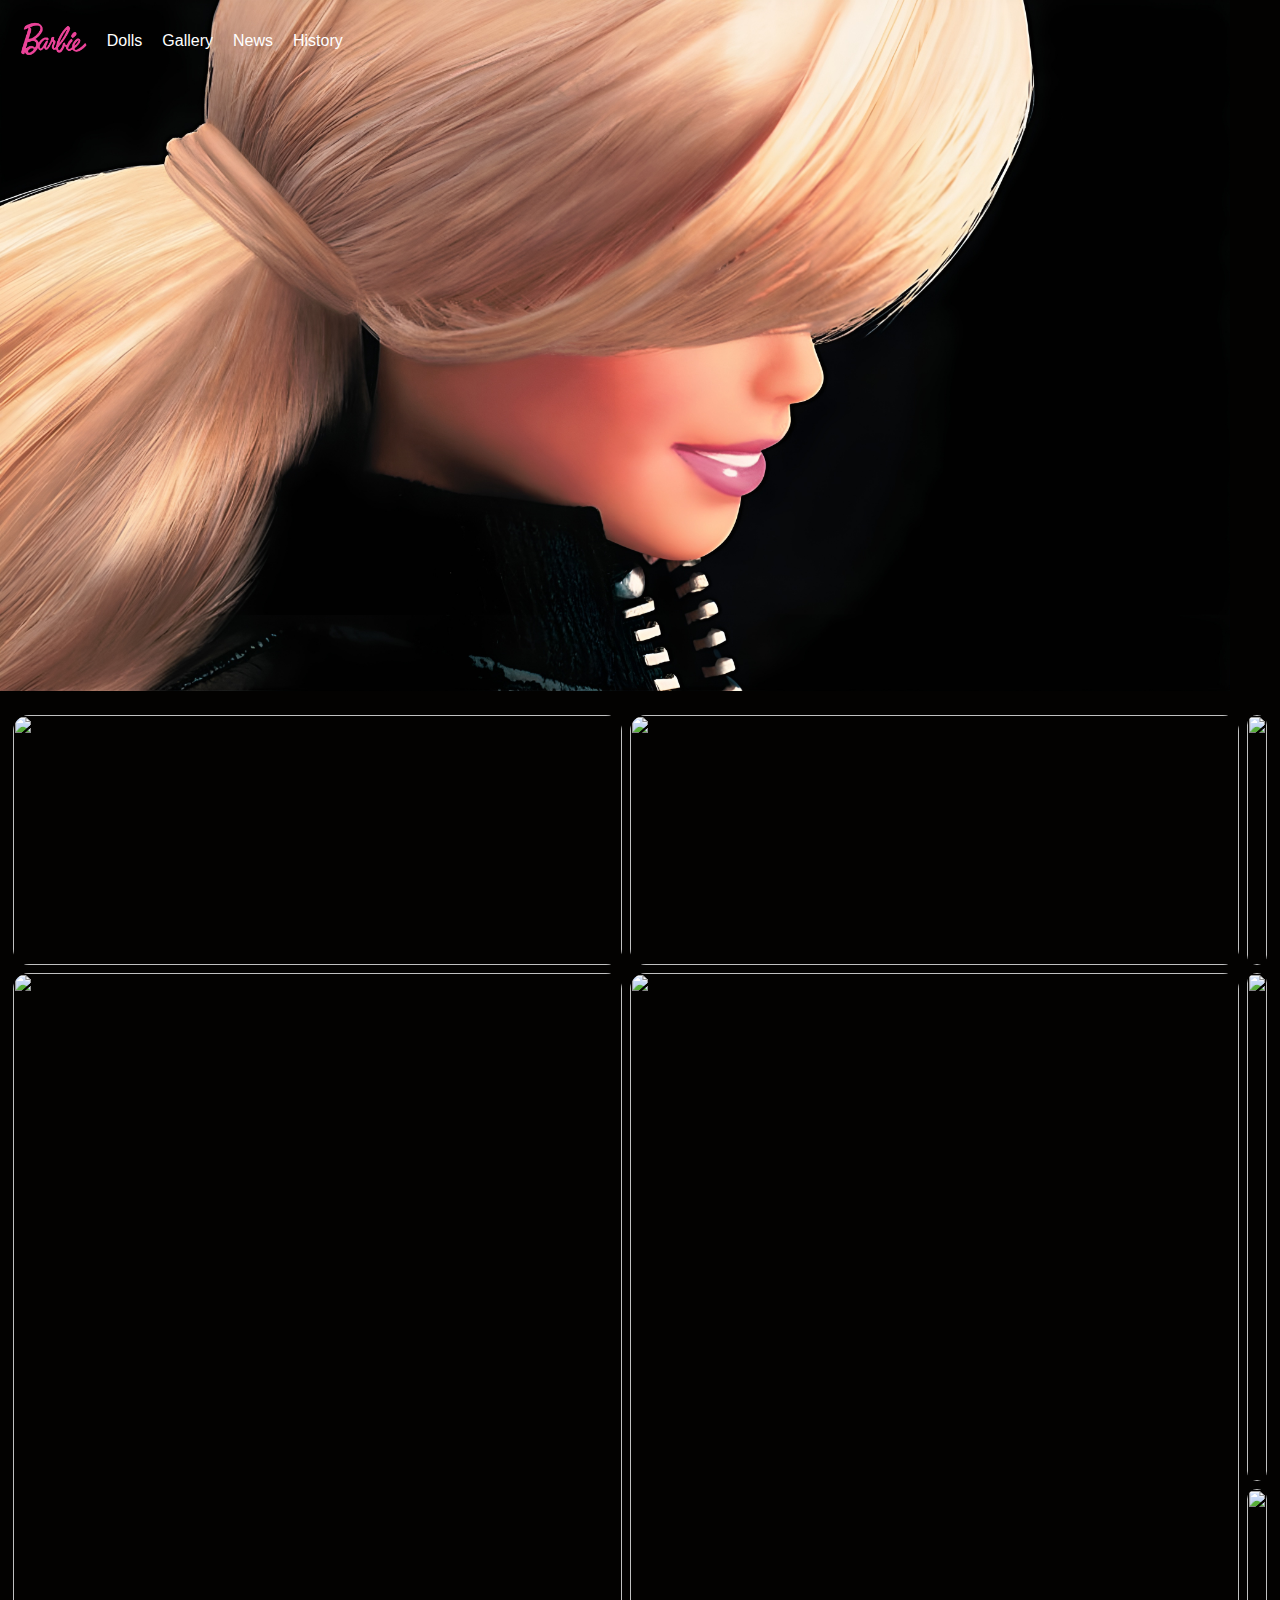
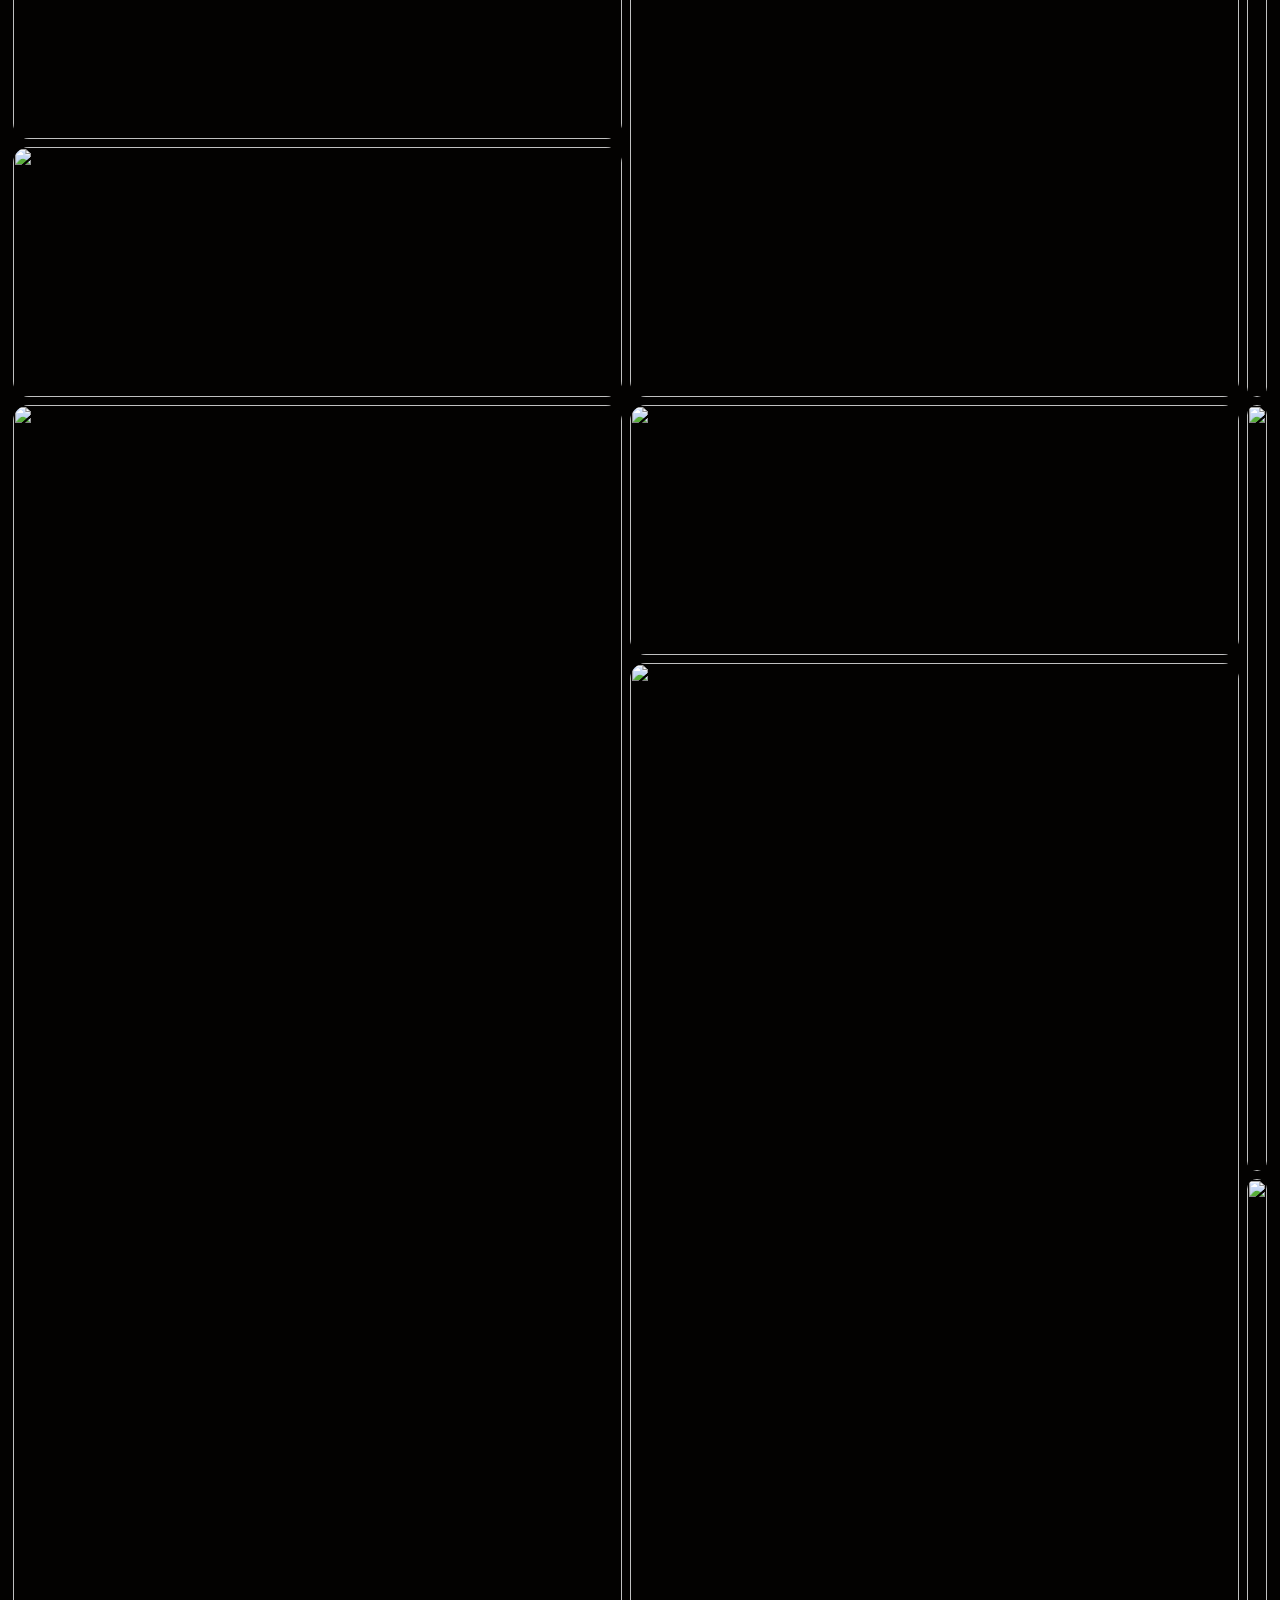
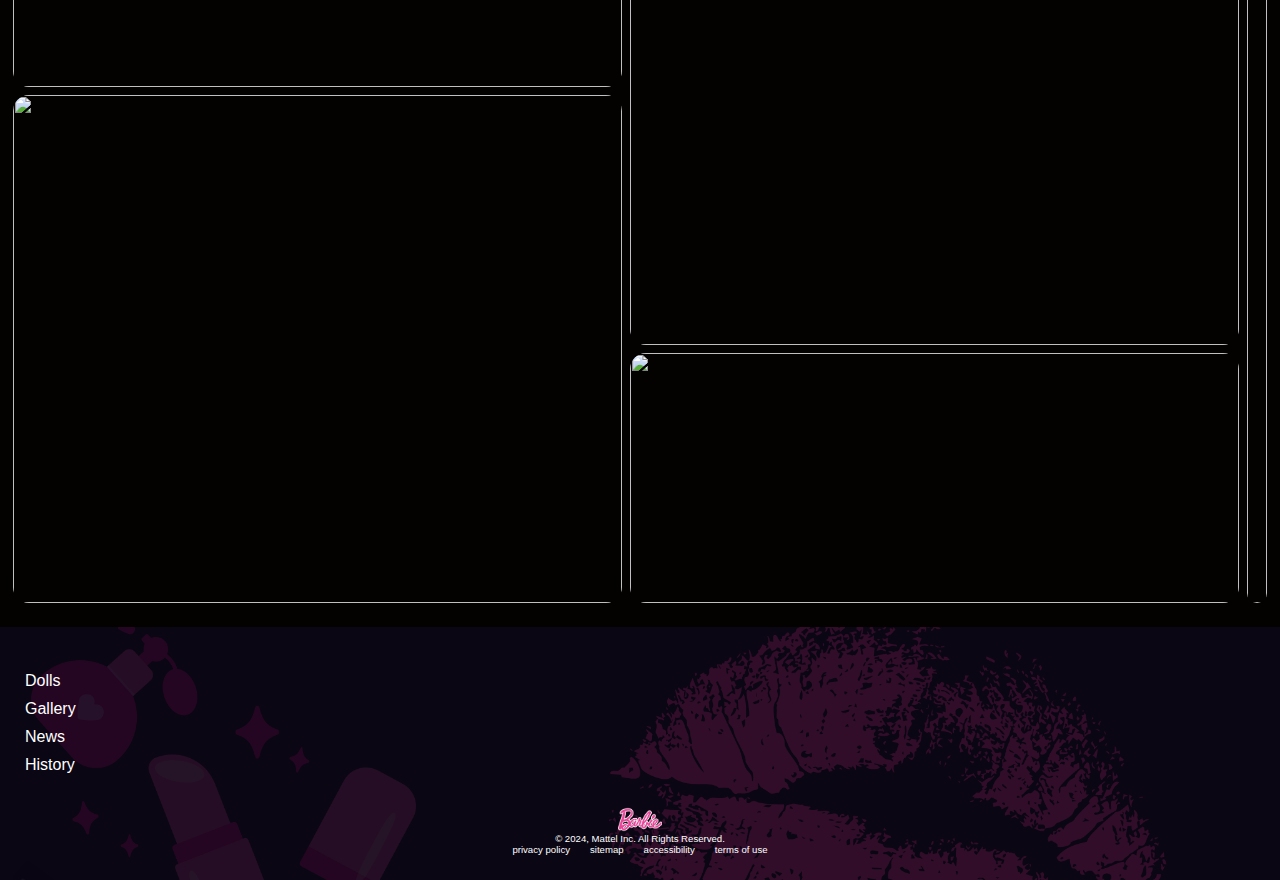
==== gallery.html @ a4b7ae03 "a bunch of shit" ====
<!DOCTYPE html>
<html lang="en">
<head>
    <meta charset="UTF-8">
    <meta name="viewport" content="width=device-width, initial-scale=1.0">
    <title>The Barbie Gallery</title>
    <link rel="stylesheet" href="gallery.css">
</head>
<body>
    <header>
        <nav class="navbar">
            <div class="logo">
                <a href="index.html">                <img src="imgs/barbie_logo.png" alt=""></a></div>
            <ul class="nav-links">
                <li><a href="dolls.html">Dolls</a></li>
                <li><a href="gallery.html">Gallery</a></li>
                <li><a href="news.html">News</a></li>
                <li><a href="history.html">History</a></li>
            </ul>
        </nav>        
        <div class="hero-image">
            <img src="imgs/barbie websiteup.png" alt="">
        </div>
    </header>
    <main class="container">
        <div class="item-1">
          <img class="img" src="https://picsum.photos/500/300" alt="">
        </div>
        <div class="item-2">
          <img class="img" src="https://picsum.photos/500/301" alt="">
        </div>
        <div class="item-3">
          <img class="img" src="https://picsum.photos/500/302" alt="">
        </div>
        <div class="item-4">
          <img class="img" src="https://picsum.photos/500/600" alt="">
        </div>
        <div class="item-5">
          <img class="img" src="https://picsum.photos/500/800" alt="">
        </div>
        <div class="item-6">
          <img class="img" src="https://picsum.photos/500/400" alt="">
        </div>
        <div class="item-7">
          <img class="img" src="https://picsum.photos/500/304" alt="">
        </div>
        <div class="item-8">
          <img class="img" src="https://picsum.photos/500/401" alt="">
        </div>
        <div class="item-9">
          <img class="img" src="https://picsum.photos/500/900" alt="">
        </div>
        <div class="item-10">
          <img class="img" src="https://picsum.photos/500/305" alt="">
        </div>
        <div class="item-11">
          <img class="img" src="https://picsum.photos/500/500" alt="">
        </div>
        <div class="item-12">
          <img class="img" src="https://picsum.photos/500/901" alt="">
        </div>
        <div class="item-13">
          <img class="img" src="https://picsum.photos/500/700" alt="">
        </div>
        <div class="item-14">
          <img class="img" src="https://picsum.photos/500/402" alt="">
        </div>
        <div class="item-15">
          <img class="img" src="https://picsum.photos/500/306" alt="">
        </div>
    </main>
    <footer>
        <div class="footer-links">
            <nav>
                <li><a href="#dolls">Dolls</a></li>
                <li><a href="#gallery">Gallery</a></li>
                <li><a href="#news">News</a></li>
                <li><a href="#history">History</a></li>
            </nav>
        </div>
        <div class="socials">

        </div>
        <div class="legals">
            <img src="imgs/barbie_logo3.png" alt="" class="footer-logo">
            <p>&copy; 2024, Mattel Inc. All Rights Reserved.</p>
            <ul>
                <li>privacy policy</li>
                <li>sitemap</li>
                <li>accessibility</li>
                <li>terms of use</li>
            </ul>
        </div>
    </footer>
</body>
</html>
---- gallery.css ----
/* CSS reset */
*,
*::after,
*::before {
  box-sizing: inherit;
  margin: 0;
  padding: 0;
}

body {
  box-sizing: border-box;
  position: relative;
}

body, html {
    margin: 0;
    /* padding: 0; */
    font-family: Arial, sans-serif;
    background-color: #030201;
}

nav {
    display: flex;
    justify-content: space-between;
    align-items: center;
    background-color: transparent;
    color: white;
    padding: 20px;
}

.logo {
    left: 50%;
    display: flex;
}

.logo img {
    height: 50px;
    height: calc(25px + 1vw);
}

.nav-links, .footer-links {
    list-style: none;
    display: flex;
    flex-wrap: wrap;
}

.nav-links li {
    margin-left: 20px;
    font-size: calc(9px / 1vw);
    line-height: calc(10px - 1vw);
}

.nav-links a, .footer-links a {
    text-decoration: none;
    color: white;
}

.navbar {
    top: 0;
    left: 0;
    position: absolute;
    z-index: 10;
}

.hero-image img {
    height: 580px;
    background-size: cover;
    background-position: center;
    display: flex;
    height: calc(55vw - 1vw);
}

.hero-image {
    z-index: 1;
    position: relative;
}
.container {
  display: grid;
  grid-gap: 0.5rem;
  grid-template-columns: repeat(2, 1fr);
  grid-template-rows: repeat(12, 250px);
  margin: 0 auto;
  max-width: 98%;
  padding: 1.5rem 0;
}

.img {
  border-radius: 1rem;
  height: 100%;
  width: 100%;
  object-fit: cover;
}

.item-4 {
  grid-row: 2/5;
}

.item-5 {
  grid-row: 2/6;
}

.item-6 {
  grid-row: 2/4;
}

.item-7 {
  grid-row: 5/6;
}

.item-8 {
  grid-row: 4/6;
}

.item-9 {
  grid-row: 6/11;
}

.item-10 {
  grid-row: 6/7;
}

.item-11 {
  grid-row: 6/9;
}

.item-12 {
  grid-row: 7/12;
}

.item-13 {
  grid-row: 9/13;
}

.item-14 {
  grid-row: 11/13;
}

footer {
    height: 253px;
    background-color: #030201;
    background-image: url('imgs/barbie\ footer.png');
    background-position: center;
    background-size: cover;
    color: white;
    display: flex;
    flex-direction: column;
    justify-content: space-between;
    align-items: center;
}

.footer-links nav {
    margin-top: 20px;
    display: flex;
    flex-direction: column;
    align-items: flex-start;
    position: absolute;
    left: 0%;
}

.footer-links li {
    list-style-type: none;
    margin: 5px;
    font-size: calc(10px * 1vw);
}

.footer-links a {
    text-decoration: none;
    color: white;
}

.legals {
    display: flex;
    flex-direction: column;
    align-items: center;
    width: 100%;
    margin-top: 0px;
    margin-bottom: 15px;
    font-size: 0.6rem;
}

.legals ul {
    list-style: none;
    display: flex;
    flex-wrap: wrap;
    justify-content: center;
    text-align: center;
    padding: 0;
    margin-top: -10px;
}

.legals img {
    height: 25px;
    margin-bottom: 1px;
}

.legals li {
    margin: 10px;
    padding: 0;
}
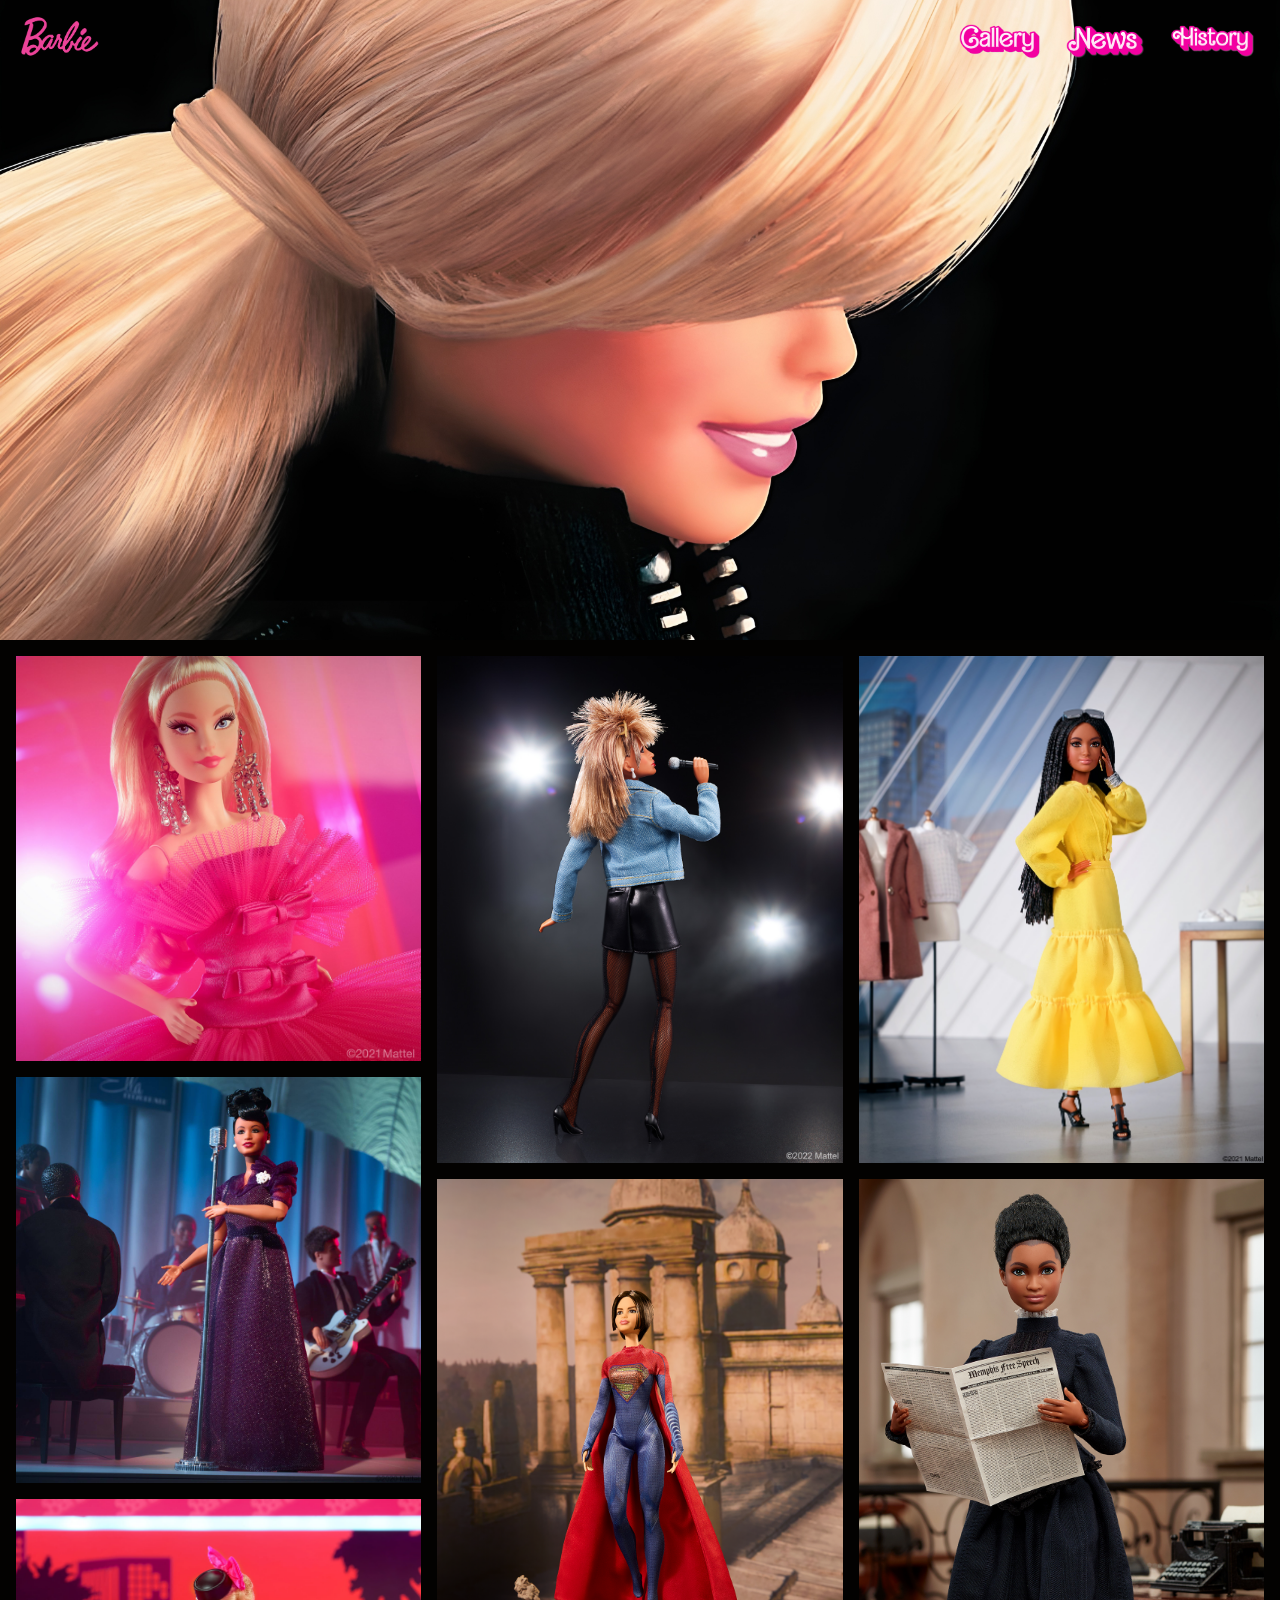
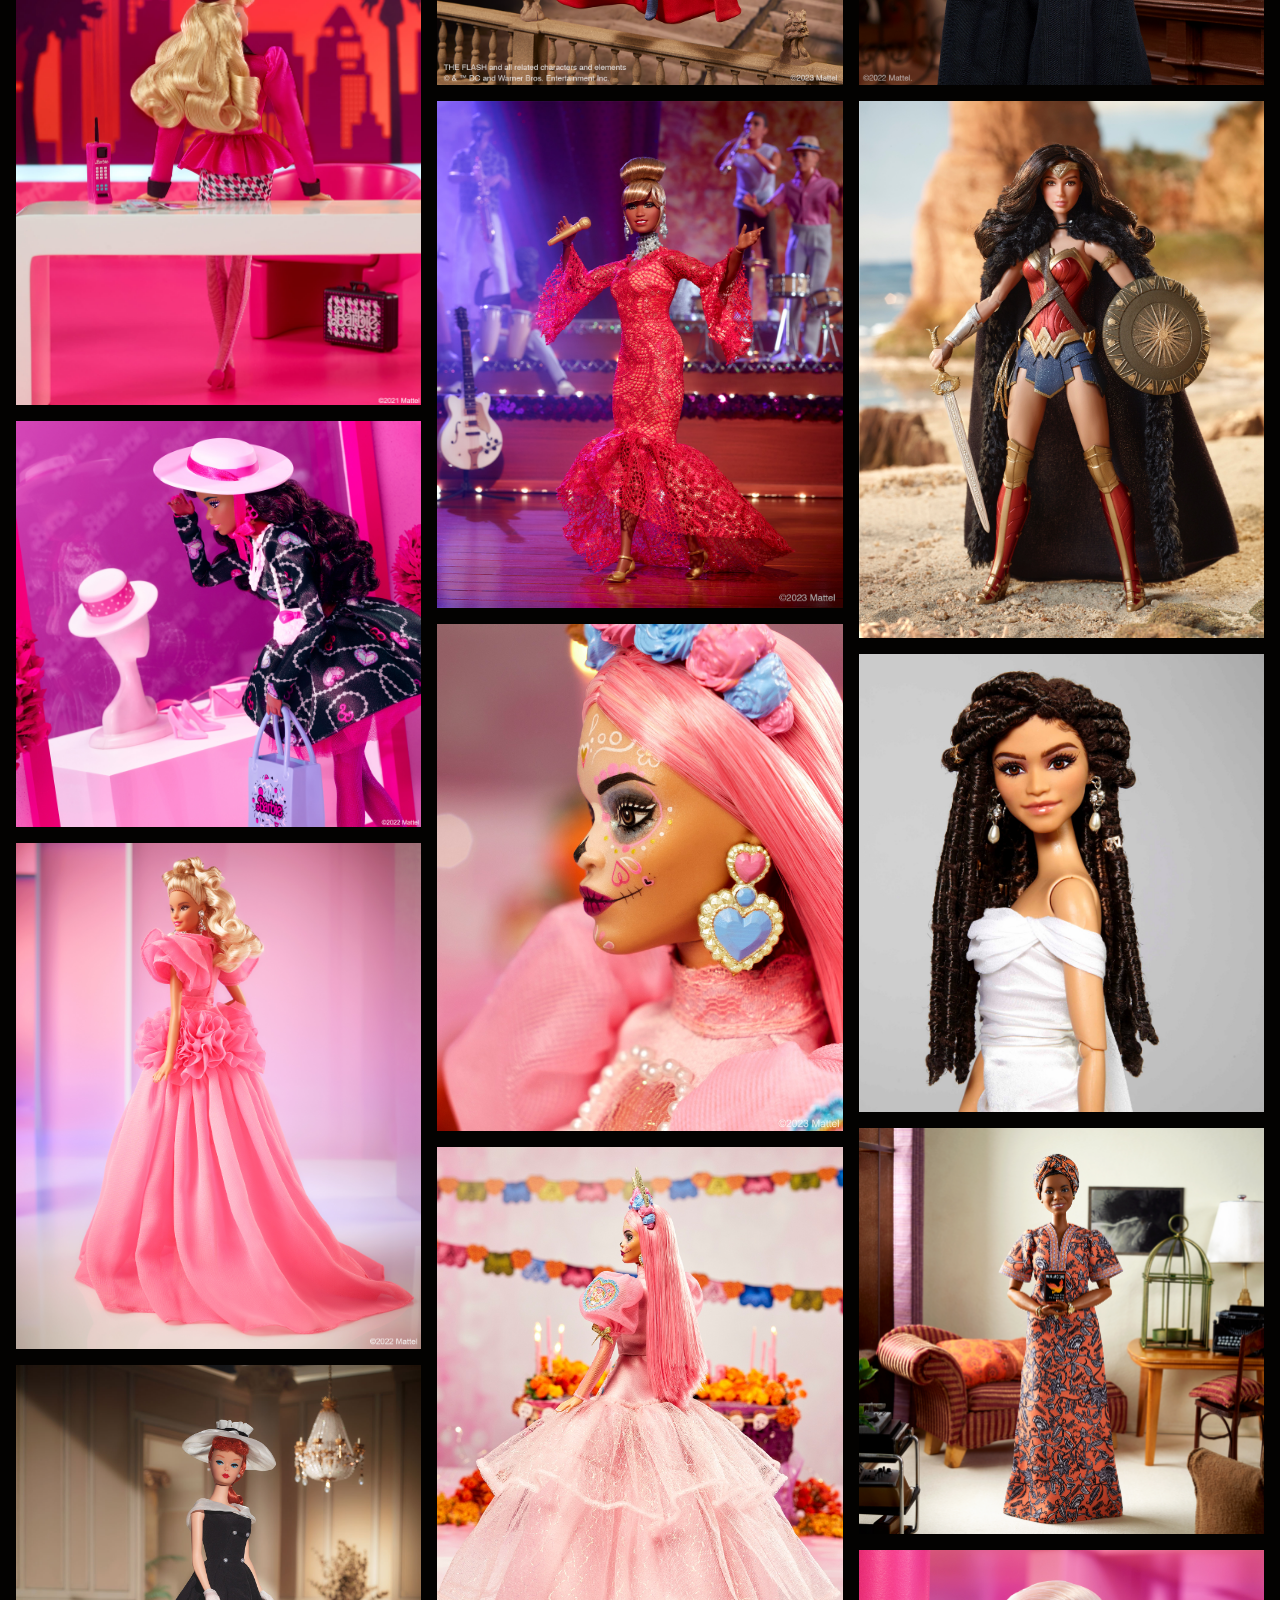
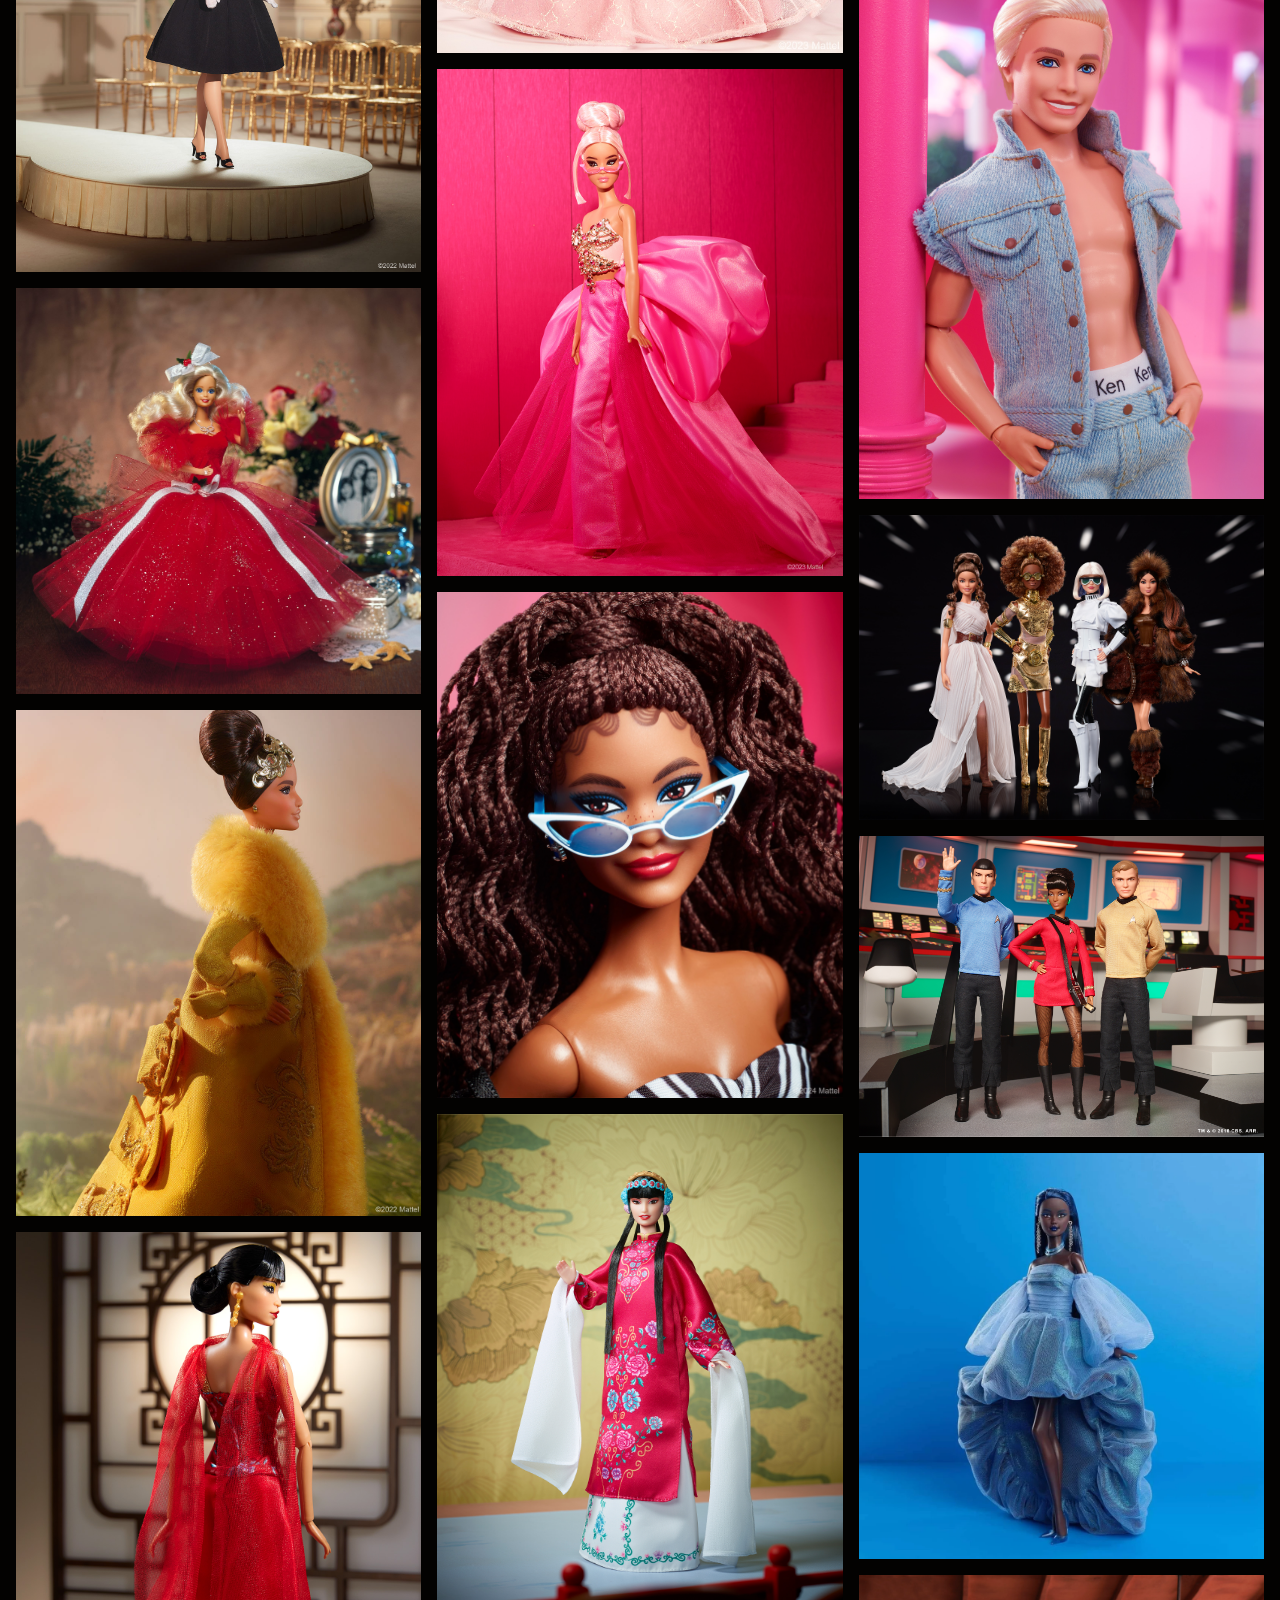
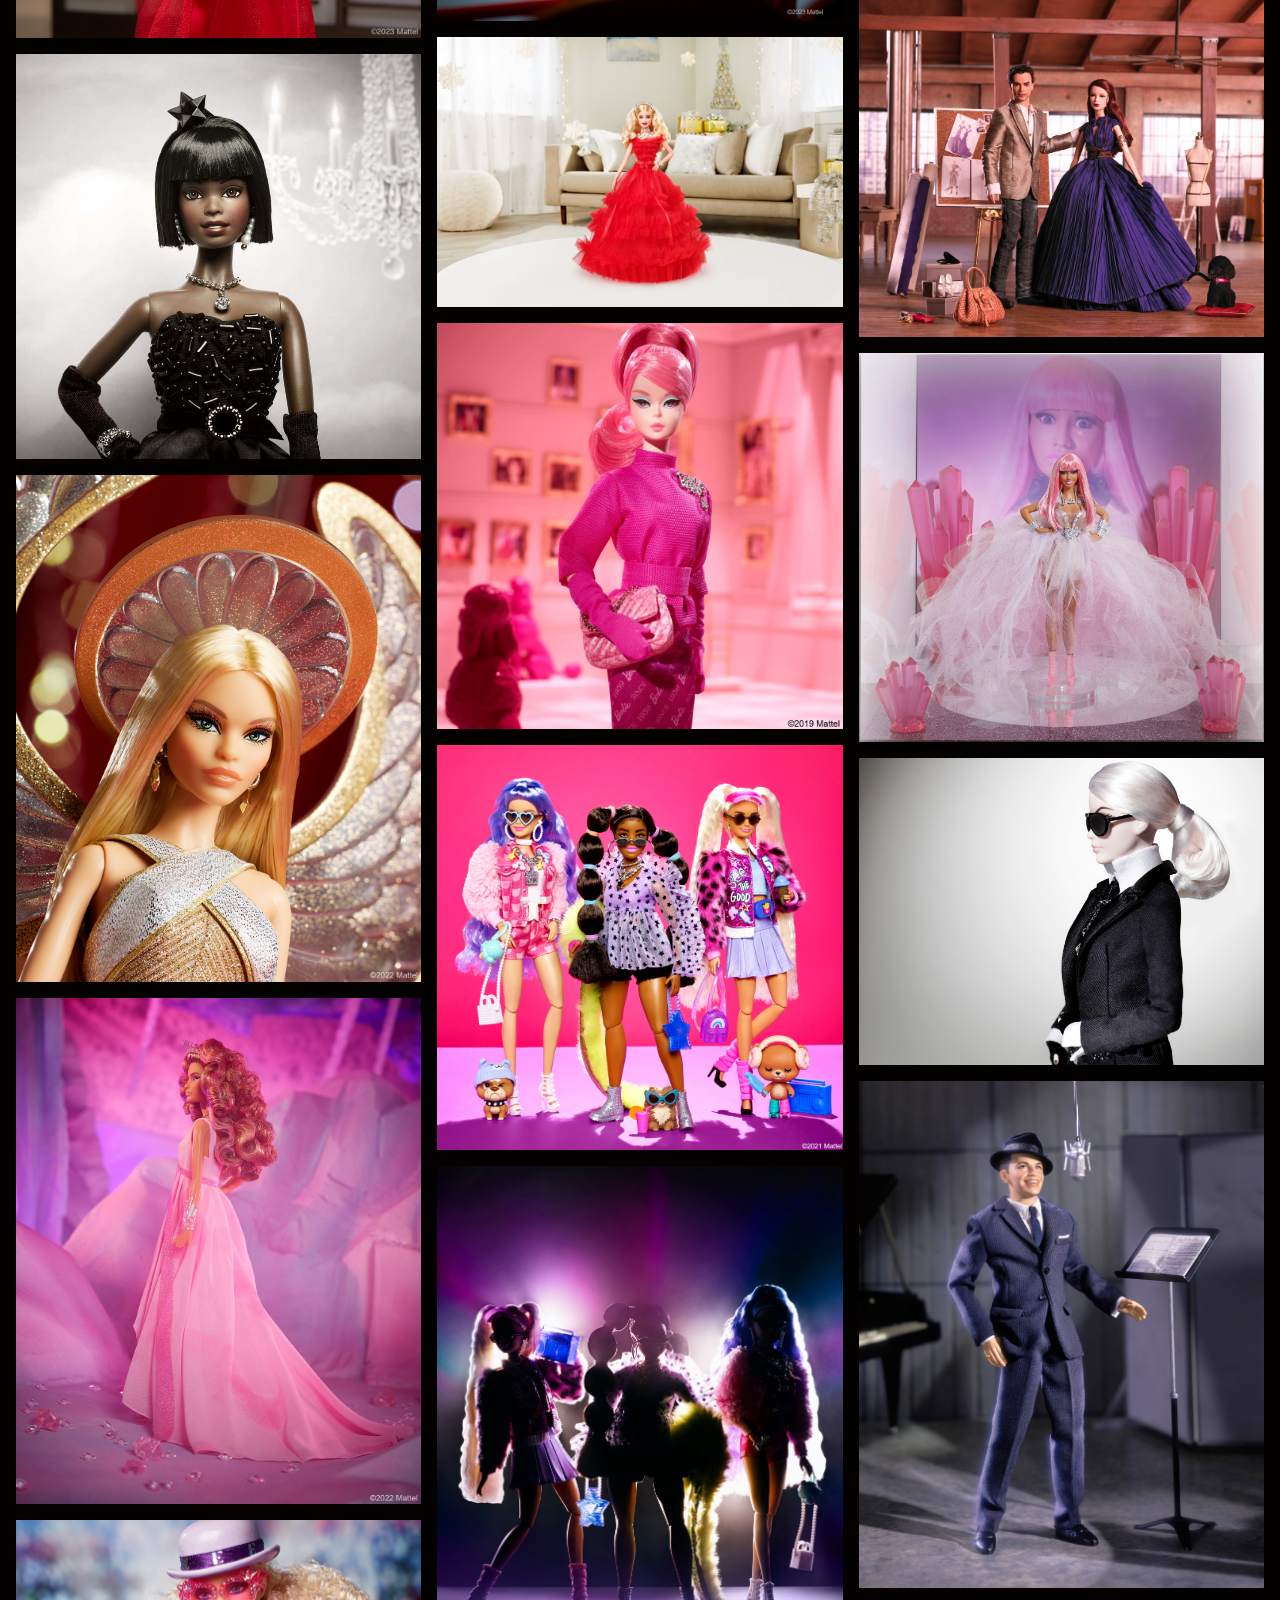
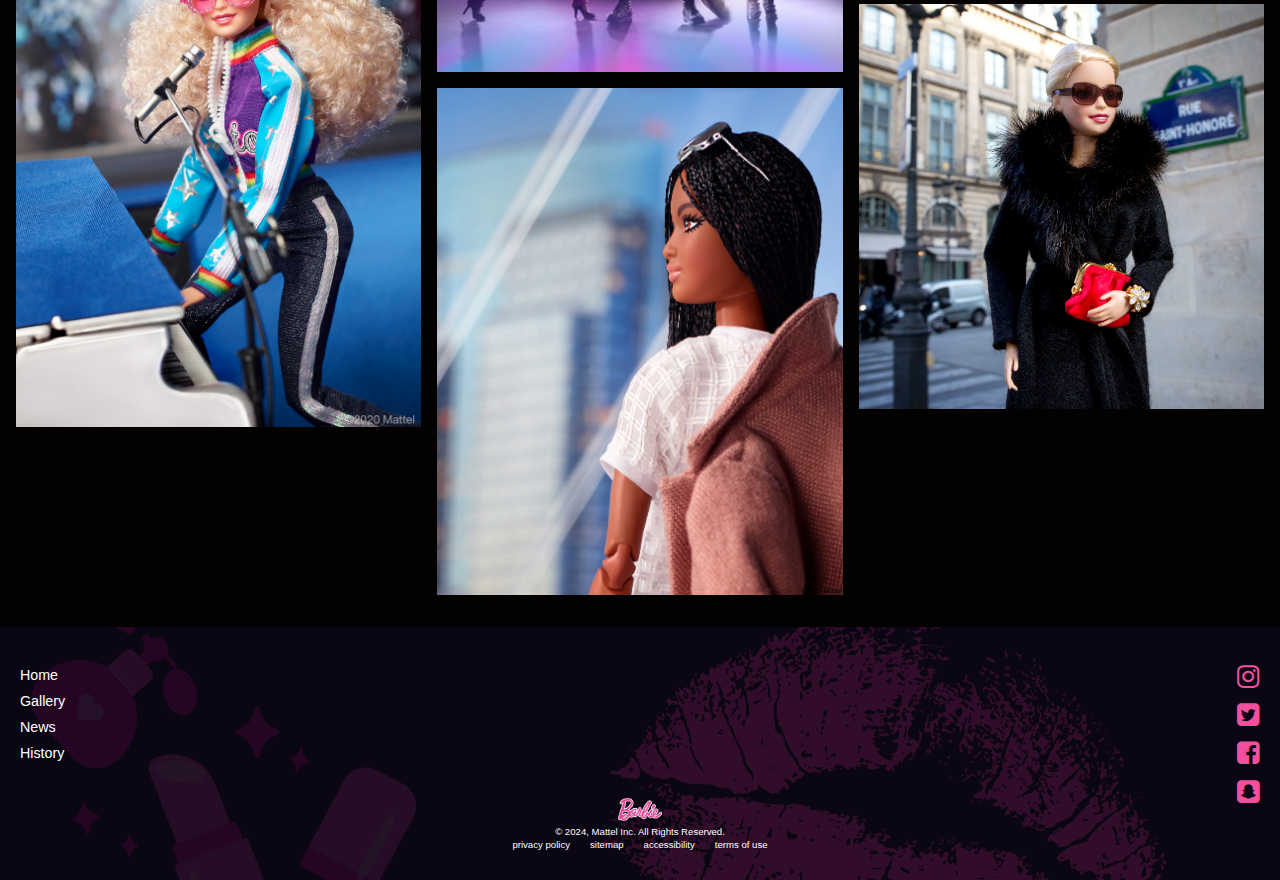
==== commit 7768cc70: "new shit plus deletions yay!" ====
--- a/gallery.html
+++ b/gallery.html
@@ -1,96 +1,243 @@
 <!DOCTYPE html>
 <html lang="en">
-<head>
-    <meta charset="UTF-8">
-    <meta name="viewport" content="width=device-width, initial-scale=1.0">
+  <head>
+    <meta charset="UTF-8" />
+    <meta name="viewport" content="width=device-width, initial-scale=1.0" />
     <title>The Barbie Gallery</title>
-    <link rel="stylesheet" href="gallery.css">
-</head>
-<body>
+    <link rel="stylesheet" href="gallery.css" />
+    <link
+      rel="stylesheet"
+      href="https://cdnjs.cloudflare.com/ajax/libs/font-awesome/4.7.0/css/font-awesome.min.css"
+    />
+  </head>
+  <body>
     <header>
-        <nav class="navbar">
-            <div class="logo">
-                <a href="index.html">                <img src="imgs/barbie_logo.png" alt=""></a></div>
-            <ul class="nav-links">
-                <li><a href="dolls.html">Dolls</a></li>
-                <li><a href="gallery.html">Gallery</a></li>
-                <li><a href="news.html">News</a></li>
-                <li><a href="history.html">History</a></li>
-            </ul>
-        </nav>        
-        <div class="hero-image">
-            <img src="imgs/barbie websiteup.png" alt="">
+      <div class="nav">
+        <input type="checkbox" id="nav-check" />
+        <div class="nav-header">
+          <div class="logo">
+            <a href="index.html">
+              <img
+                class="desktop"
+                src="imgs/barbie_logo.png"
+                alt="Desktop Logo"
+              />
+            </a>
+            <a href="index.html">
+              <img
+                class="mobile"
+                src="imgs/barbie_logo2.png"
+                alt="Mobile Logo"
+              />
+            </a>
+          </div>
         </div>
+        <div class="nav-btn">
+          <label for="nav-check">
+            <span></span>
+            <span></span>
+            <span></span>
+          </label>
+        </div>
+        <div class="nav-links">
+          <a href="gallery.html"><img src="imgs/Gallery.png" alt="" /></a>
+          <a href="news.html"><img src="imgs/News-2024-04-11.png" alt="" /></a>
+          <a href="history.html"><img src="imgs/History.png" alt="" /></a>
+        </div>
+      </div>
+      <div class="hero-image">
+        <img class="desktop" src="imgs/barbie websiteup.png" alt="" />
+        <img class="mobile" src="imgs/barbie splash.png" alt="" />
+      </div>
     </header>
-    <main class="container">
-        <div class="item-1">
-          <img class="img" src="https://picsum.photos/500/300" alt="">
-        </div>
-        <div class="item-2">
-          <img class="img" src="https://picsum.photos/500/301" alt="">
-        </div>
-        <div class="item-3">
-          <img class="img" src="https://picsum.photos/500/302" alt="">
-        </div>
-        <div class="item-4">
-          <img class="img" src="https://picsum.photos/500/600" alt="">
-        </div>
-        <div class="item-5">
-          <img class="img" src="https://picsum.photos/500/800" alt="">
-        </div>
-        <div class="item-6">
-          <img class="img" src="https://picsum.photos/500/400" alt="">
-        </div>
-        <div class="item-7">
-          <img class="img" src="https://picsum.photos/500/304" alt="">
-        </div>
-        <div class="item-8">
-          <img class="img" src="https://picsum.photos/500/401" alt="">
-        </div>
-        <div class="item-9">
-          <img class="img" src="https://picsum.photos/500/900" alt="">
-        </div>
-        <div class="item-10">
-          <img class="img" src="https://picsum.photos/500/305" alt="">
-        </div>
-        <div class="item-11">
-          <img class="img" src="https://picsum.photos/500/500" alt="">
-        </div>
-        <div class="item-12">
-          <img class="img" src="https://picsum.photos/500/901" alt="">
-        </div>
-        <div class="item-13">
-          <img class="img" src="https://picsum.photos/500/700" alt="">
-        </div>
-        <div class="item-14">
-          <img class="img" src="https://picsum.photos/500/402" alt="">
-        </div>
-        <div class="item-15">
-          <img class="img" src="https://picsum.photos/500/306" alt="">
-        </div>
-    </main>
+    <div class="masonry">
+      <div class="mItem">
+        <img src="imgs/pinkbarbie7.jpg" />
+      </div>
+
+      <div class="mItem">
+        <img src="imgs/popbarbie.jpg" />
+      </div>
+
+      <div class="mItem">
+        <img src="imgs/career3.jpg" />
+      </div>
+
+      <div class="mItem">
+        <img src="imgs/hatbarbie.jpg" />
+      </div>
+
+      <div class="mItem">
+        <img src="imgs/pinkbarbie5.jpg" />
+      </div>
+
+      <div class="mItem">
+        <img src="imgs/vintagebarbie.jpg" />
+      </div>
+
+      <div class="mItem">
+        <img src="imgs/vintagechristmasbarbie.jpg" />
+      </div>
+
+      <div class="mItem">
+        <img src="imgs/goddessbarbie5.jpg" />
+      </div>
+      <div class="mItem">
+        <img src="imgs/chinabarbie2.jpg" />
+      </div>
+
+      <div class="mItem">
+        <img src="imgs/fashionbarbie.jpg" />
+      </div>
+
+      <div class="mItem">
+        <img src="imgs/goddeaabarbie.jpg" />
+      </div>
+
+      <div class="mItem">
+        <img src="imgs/glambarbie8.jpg" />
+      </div>
+
+      <div class="mItem">
+        <img src="imgs/glambarbie9.jpg" />
+      </div>
+
+      <div class="mItem">
+        <img src="imgs/tinaturner.jpg" />
+      </div>
+
+      <div class="mItem">
+        <img src="imgs/carabarbie.png" />
+      </div>
+
+      <div class="mItem">
+        <img src="imgs/glambarbie2.jpg" />
+      </div>
+      <div class="mItem">
+        <img src="imgs/deadbarbie3.jpg" />
+      </div>
+
+      <div class="mItem">
+        <img src="imgs/deadbarbie.jpg" />
+      </div>
+
+      <div class="mItem">
+        <img src="imgs/pinkbarbie3.jpg" />
+      </div>
+
+      <div class="mItem">
+        <img src="imgs/barbie3.jpg" />
+      </div>
+      <div class="mItem">
+        <img src="imgs/chinabarbie.jpg" />
+      </div>
+
+      <div class="mItem">
+        <img src="imgs/christmasbarbie2.jpg" />
+      </div>
+
+      <div class="mItem">
+        <img src="imgs/ogpinkbarbie.jpg" />
+      </div>
+
+      <div class="mItem">
+        <img src="imgs/fashionbarbie2.jpg" />
+      </div>
+      <div class="mItem">
+        <img src="imgs/fashionbarbie (2).jpg" />
+      </div>
+
+      <div class="mItem">
+        <img src="imgs/sidebarbie.jpg" />
+      </div>
+
+      <div class="mItem">
+        <img src="imgs/yellowbarbie.jpg" />
+      </div>
+
+      <div class="mItem">
+        <img src="imgs/wells.jpg" />
+      </div>
+      <div class="mItem">
+        <img src="imgs/WonderWomanBarbie_2.jpg" />
+      </div>
+
+      <div class="mItem">
+        <img src="imgs/Zendaya_OOAKBarbie4.jpg" />
+      </div>
+
+      <div class="mItem">
+        <img src="imgs/2021_Barbie_MayaAngelou.jpg" />
+      </div>
+
+      <div class="mItem">
+        <img src="imgs/2023_BarbieMovie_KenDenim2.jpg" />
+      </div>
+      <div class="mItem">
+        <img src="imgs/2020_StarWarsBarbie2.jpg" />
+      </div>
+
+      <div class="mItem">
+        <img src="imgs/StarTrek_Barbie2.jpg" />
+      </div>
+
+      <div class="mItem">
+        <img src="imgs/bluebarbie.webp" />
+      </div>
+
+      <div class="mItem">
+        <img src="imgs/2006 Zac Posen.jpg" />
+      </div>
+
+      <div class="mItem">
+        <img src="imgs/NickiMinajbarbie.jpg" />
+      </div>
+
+      <div class="mItem">
+        <img src="imgs/LagerfeldBarbie_Profile.jpg" />
+      </div>
+
+      <div class="mItem">
+        <img src="imgs/Frank Sinatra.jpg" />
+      </div>
+
+      <div class="mItem">
+        <img src="imgs/2016_Barbie_ RueSaintHonore.jpg" />
+      </div>
+    </div>
     <footer>
-        <div class="footer-links">
-            <nav>
-                <li><a href="#dolls">Dolls</a></li>
-                <li><a href="#gallery">Gallery</a></li>
-                <li><a href="#news">News</a></li>
-                <li><a href="#history">History</a></li>
-            </nav>
-        </div>
-        <div class="socials">
-
-        </div>
-        <div class="legals">
-            <img src="imgs/barbie_logo3.png" alt="" class="footer-logo">
-            <p>&copy; 2024, Mattel Inc. All Rights Reserved.</p>
-            <ul>
-                <li>privacy policy</li>
-                <li>sitemap</li>
-                <li>accessibility</li>
-                <li>terms of use</li>
-            </ul>
-        </div>
+      <div class="footer-links">
+        <nav>
+          <li><a href="index.html">Home</a></li>
+          <li><a href="gallery.html">Gallery</a></li>
+          <li><a href="news.html">News</a></li>
+          <li><a href="history.html">History</a></li>
+        </nav>
+      </div>
+      <div class="media-links">
+        <a href="https://www.instagram.com/barbie/?hl=en" target="_blank">
+          <i class="fa fa-instagram" aria-hidden="true"></i>
+        </a>
+        <a href="https://twitter.com/barbie?lang=en" target="_blank">
+          <i class="fa fa-twitter-square" aria-hidden="true"></i>
+        </a>
+        <a href="https://www.facebook.com/barbie/" target="_blank">
+          <i class="fa fa-facebook-square" aria-hidden="true"></i>
+        </a>
+        <a href="https://www.youtube.com/watch?v=dQw4w9WgXcQ" target="_blank">
+          <i class="fa fa-snapchat-square" aria-hidden="true"></i>
+        </a>
+      </div>
+      <div class="legals">
+        <img src="imgs/barbie_logo3.png" alt="" class="footer-logo" />
+        <p>&copy; 2024, Mattel Inc. All Rights Reserved.</p>
+        <ul>
+          <li>privacy policy</li>
+          <li>sitemap</li>
+          <li>accessibility</li>
+          <li>terms of use</li>
+        </ul>
+      </div>
     </footer>
-</body>
-</html>+  </body>
+</html>
--- a/gallery.css
+++ b/gallery.css
@@ -1,199 +1,323 @@
-/* CSS reset */
-*,
-*::after,
-*::before {
-  box-sizing: inherit;
+body,
+html {
   margin: 0;
   padding: 0;
-}
-
-body {
+  font-family: Arial, sans-serif;
+  background-color: #030201;
   box-sizing: border-box;
+}
+
+.nav {
+  height: auto;
+  width: 100%;
+  background-color: transparent;
+  position: absolute;
+  z-index: 100;
+}
+
+.logo .desktop {
+  margin-left: 10px;
+  margin-top: 4px;
+  height: calc(32px + 1vw);
+}
+
+.logo .mobile {
+  display: none;
+}
+
+.nav > .nav-header {
+  display: inline;
+}
+
+.nav > .nav-header > .logo {
+  display: inline-block;
+  font-size: 22px;
+  color: #fff;
+  padding: 10px 10px 10px 10px;
+}
+
+.nav > .nav-btn {
+  display: none;
+}
+
+.nav-links {
+  margin-top: 10.5px;
+  margin-right: 15px;
+}
+
+.nav-links img {
+  height: 35px;
+  display: flex;
+}
+
+.nav > .nav-links {
+  display: inline;
+  float: right;
+  font-size: 18px;
+}
+
+.nav > .nav-links > a {
+  display: inline-block;
+  padding: 13px 10px 13px 10px;
+  text-decoration: none;
+  color: #efefef;
+}
+
+.nav > .nav-links > a:hover {
+  transform: translate(2px, -2px);
+}
+
+.nav > #nav-check {
+  display: none;
+}
+
+.hero-image .desktop {
+  background-size: cover;
+  background-position: center;
+  display: flex;
+  width: 100%;
+  height: 50vw;
+  max-height: 650px;
+  object-fit: cover;
+}
+
+.hero-image {
+  z-index: 1;
   position: relative;
 }
 
-body, html {
-    margin: 0;
-    /* padding: 0; */
-    font-family: Arial, sans-serif;
-    background-color: #030201;
-}
-
-nav {
-    display: flex;
-    justify-content: space-between;
-    align-items: center;
-    background-color: transparent;
-    color: white;
-    padding: 20px;
-}
-
-.logo {
+.mItem img {
+  width: 100%;
+  background-size: cover;
+}
+
+.masonry {
+  column-count: 3;
+  column-gap: 16px;
+  margin: 16px;
+}
+
+.masonry .mItem {
+  display: inline-block;
+  margin-bottom: 12px;
+  width: 100%;
+}
+
+footer {
+  height: 253px;
+  background-color: #030201;
+  background-image: url("imgs/barbie\ footer.png");
+  background-position: center;
+  background-size: cover;
+  color: white;
+  display: flex;
+  flex-direction: column;
+  justify-content: space-between;
+  align-items: center;
+}
+
+.media-links {
+  margin-top: 35px;
+  display: flex;
+  flex-direction: column;
+  position: absolute;
+  right: 0%;
+  font-size: calc(25px + 0.1vw);
+  margin-right: 20px;
+}
+
+.media-links i {
+  margin-bottom: 10px;
+}
+
+.media-links a {
+  color: #f2509c;
+}
+
+.footer-links nav {
+  margin-top: 35px;
+  display: flex;
+  flex-direction: column;
+  align-items: flex-start;
+  position: absolute;
+  left: 0%;
+}
+
+.footer-links li {
+  list-style-type: none;
+  margin: 13px;
+  margin-left: 20px;
+  line-height: calc(10px - 1vw);
+  font-size: calc(13px + 0.1vw);
+}
+
+.footer-links a {
+  text-decoration: none;
+  color: white;
+}
+
+.legals {
+  display: flex;
+  flex-direction: column;
+  align-items: center;
+  width: 100%;
+  margin-top: 0px;
+  margin-bottom: 10px;
+  font-size: 0.6rem;
+}
+
+.legals p {
+  font-size: 0.6rem;
+  font-family: Arial, Helvetica, sans-serif;
+  margin-bottom: 5px;
+}
+
+.legals ul {
+  list-style: none;
+  display: flex;
+  flex-wrap: wrap;
+  justify-content: center;
+  text-align: center;
+  padding: 0;
+  margin-top: -13px;
+}
+
+.legals img {
+  height: 25px;
+  margin-bottom: -5px;
+}
+
+.legals li {
+  margin: 10px;
+  padding: 0;
+}
+
+.hero-image .mobile {
+  width: 100%;
+  height: 50vw;
+  max-height: 650px;
+  background-size: cover;
+  background-position: center;
+  display: none;
+  object-fit: cover;
+}
+
+@media (max-width: 1199px) {
+  .masonry {
+    column-count: 3;
+  }
+}
+
+@media (max-width: 768px) {
+  .masonry {
+    column-count: 2;
+  }
+
+  .logo .desktop {
+    display: none;
+  }
+
+  .hero-image .mobile {
+    display: none;
+  }
+
+  .logo .mobile {
     left: 50%;
     display: flex;
-}
-
-.logo img {
-    height: 50px;
-    height: calc(25px + 1vw);
-}
-
-.nav-links, .footer-links {
-    list-style: none;
+    height: calc(40px + 1vw);
+  }
+
+  .hero-image .desktop {
+    display: block;
+    height: 200vw;
+    max-height: 700px;
+  }
+}
+
+@media screen and (max-width: 480px) {
+  .masonry {
+    column-count: 1;
+  }
+
+  .logo .desktop {
+    display: none;
+  }
+
+  .hero-image .desktop {
+    display: none;
+  }
+
+  .logo .mobile {
+    left: 50%;
     display: flex;
-    flex-wrap: wrap;
-}
-
-.nav-links li {
-    margin-left: 20px;
-    font-size: calc(9px / 1vw);
-    line-height: calc(10px - 1vw);
-}
-
-.nav-links a, .footer-links a {
-    text-decoration: none;
-    color: white;
-}
-
-.navbar {
-    top: 0;
-    left: 0;
+    height: calc(40px + 1vw);
+  }
+
+  .hero-image .mobile {
+    display: block;
+    height: 200vw;
+    max-height: 700px;
+  }
+
+  .nav {
+    background-color: #f2dfea;
+    position: relative;
+    z-index: 100;
+  }
+
+  .nav > .nav-btn {
+    display: inline-block;
     position: absolute;
-    z-index: 10;
-}
-
-.hero-image img {
-    height: 580px;
-    background-size: cover;
-    background-position: center;
-    display: flex;
-    height: calc(55vw - 1vw);
-}
-
-.hero-image {
-    z-index: 1;
-    position: relative;
-}
-.container {
-  display: grid;
-  grid-gap: 0.5rem;
-  grid-template-columns: repeat(2, 1fr);
-  grid-template-rows: repeat(12, 250px);
-  margin: 0 auto;
-  max-width: 98%;
-  padding: 1.5rem 0;
-}
-
-.img {
-  border-radius: 1rem;
-  height: 100%;
-  width: 100%;
-  object-fit: cover;
-}
-
-.item-4 {
-  grid-row: 2/5;
-}
-
-.item-5 {
-  grid-row: 2/6;
-}
-
-.item-6 {
-  grid-row: 2/4;
-}
-
-.item-7 {
-  grid-row: 5/6;
-}
-
-.item-8 {
-  grid-row: 4/6;
-}
-
-.item-9 {
-  grid-row: 6/11;
-}
-
-.item-10 {
-  grid-row: 6/7;
-}
-
-.item-11 {
-  grid-row: 6/9;
-}
-
-.item-12 {
-  grid-row: 7/12;
-}
-
-.item-13 {
-  grid-row: 9/13;
-}
-
-.item-14 {
-  grid-row: 11/13;
-}
-
-footer {
-    height: 253px;
-    background-color: #030201;
-    background-image: url('imgs/barbie\ footer.png');
-    background-position: center;
-    background-size: cover;
-    color: white;
-    display: flex;
-    flex-direction: column;
-    justify-content: space-between;
-    align-items: center;
-}
-
-.footer-links nav {
-    margin-top: 20px;
-    display: flex;
-    flex-direction: column;
-    align-items: flex-start;
+    right: 0px;
+    top: 10px;
+  }
+  .nav > .nav-btn > label {
+    display: inline-block;
+    width: 26px;
+    height: 25px;
+    padding-top: 10px;
+    margin-right: 15px;
+  }
+
+  .nav > .nav-btn > label:hover,
+  .nav #nav-check:checked ~ .nav-btn > label {
+    cursor: pointer;
+  }
+
+  .nav > .nav-btn > label > span {
+    display: block;
+    width: 25px;
+    height: 8px;
+    border-top: 2.5px solid #f2509c;
+  }
+  .nav > .nav-links {
     position: absolute;
-    left: 0%;
-}
-
-.footer-links li {
-    list-style-type: none;
-    margin: 5px;
-    font-size: calc(10px * 1vw);
-}
-
-.footer-links a {
-    text-decoration: none;
-    color: white;
-}
-
-.legals {
-    display: flex;
-    flex-direction: column;
-    align-items: center;
+    display: block;
     width: 100%;
     margin-top: 0px;
-    margin-bottom: 15px;
-    font-size: 0.6rem;
-}
-
-.legals ul {
-    list-style: none;
+    background-color: #f2dfea;
+    height: 0px;
+    transition: all 0.3s ease-in;
+    overflow-y: hidden;
+    left: 0px;
+  }
+  .nav > .nav-links > a {
+    width: 95%;
     display: flex;
-    flex-wrap: wrap;
     justify-content: center;
-    text-align: center;
-    padding: 0;
-    margin-top: -10px;
-}
-
-.legals img {
-    height: 25px;
-    margin-bottom: 1px;
-}
-
-.legals li {
-    margin: 10px;
-    padding: 0;
-}+    align-items: center;
+    margin-top: 5px;
+  }
+
+  .nav > .nav-links > a:hover {
+    transform: none;
+  }
+
+  .nav > #nav-check:not(:checked) ~ .nav-links {
+    height: 0px;
+  }
+  .nav > #nav-check:checked ~ .nav-links {
+    height: 220px;
+    overflow-y: auto;
+  }
+}
